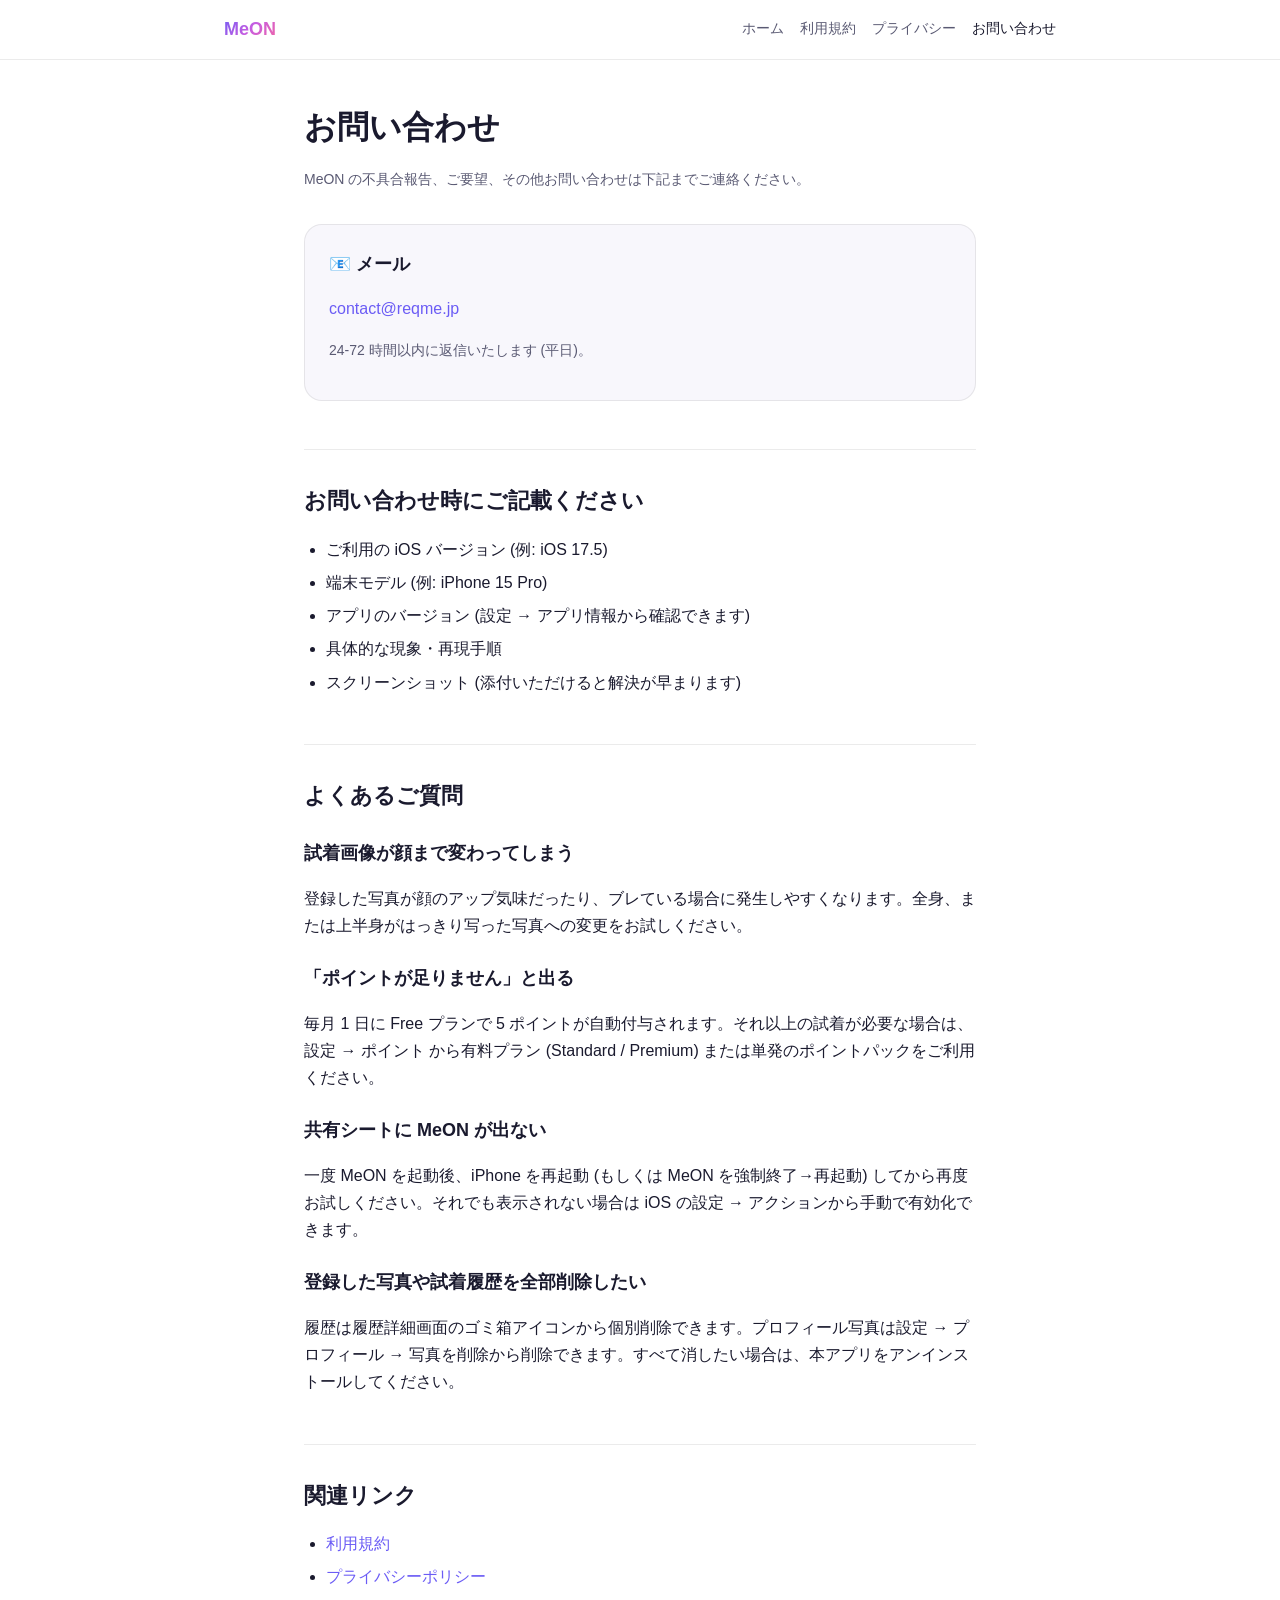
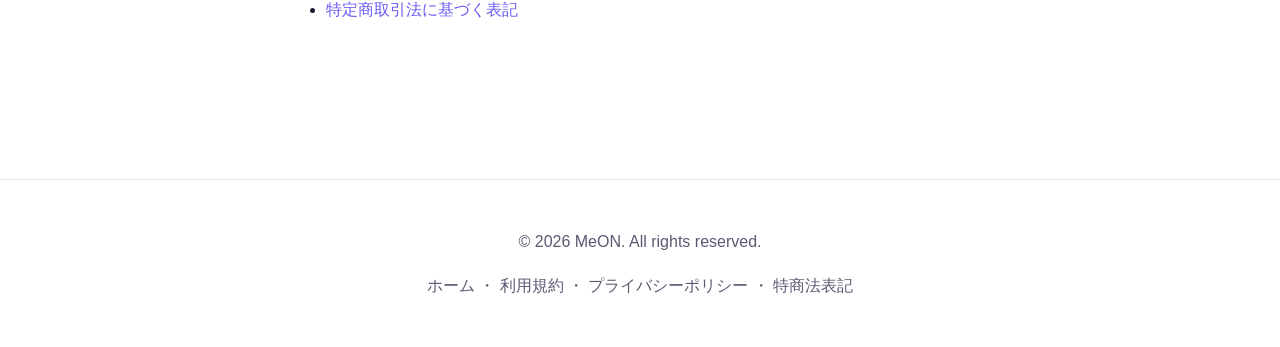
==== contact.html @ 0ccab283 "Initial commit: MeON support site Static pages for the MeON iOS app: - Home - Terms of Service - Pri" ====
<!doctype html>
<html lang="ja">
<head>
  <meta charset="utf-8">
  <meta name="viewport" content="width=device-width, initial-scale=1">
  <title>お問い合わせ — MeON</title>
  <link rel="stylesheet" href="assets/style.css">
</head>
<body>
  <nav class="nav">
    <div class="nav__inner">
      <a href="./" class="nav__brand">MeON</a>
      <div class="nav__links">
        <a href="./">ホーム</a>
        <a href="terms.html">利用規約</a>
        <a href="privacy.html">プライバシー</a>
        <a href="contact.html" class="active">お問い合わせ</a>
      </div>
    </div>
  </nav>

  <main class="container">
    <h1>お問い合わせ</h1>
    <p class="meta">MeON の不具合報告、ご要望、その他お問い合わせは下記までご連絡ください。</p>

    <div class="contact-card">
      <h3>📧 メール</h3>
      <p>
        <a href="mailto:contact@reqme.jp?subject=%5BMeON%5D%20お問い合わせ">contact@reqme.jp</a>
      </p>
      <p style="color: var(--text-secondary); font-size: 14px;">
        24-72 時間以内に返信いたします (平日)。
      </p>
    </div>

    <h2 class="section-title">お問い合わせ時にご記載ください</h2>
    <ul>
      <li>ご利用の iOS バージョン (例: iOS 17.5)</li>
      <li>端末モデル (例: iPhone 15 Pro)</li>
      <li>アプリのバージョン (設定 → アプリ情報から確認できます)</li>
      <li>具体的な現象・再現手順</li>
      <li>スクリーンショット (添付いただけると解決が早まります)</li>
    </ul>

    <h2 class="section-title">よくあるご質問</h2>

    <h3>試着画像が顔まで変わってしまう</h3>
    <p>登録した写真が顔のアップ気味だったり、ブレている場合に発生しやすくなります。全身、または上半身がはっきり写った写真への変更をお試しください。</p>

    <h3>「ポイントが足りません」と出る</h3>
    <p>毎月 1 日に Free プランで 5 ポイントが自動付与されます。それ以上の試着が必要な場合は、設定 → ポイント から有料プラン (Standard / Premium) または単発のポイントパックをご利用ください。</p>

    <h3>共有シートに MeON が出ない</h3>
    <p>一度 MeON を起動後、iPhone を再起動 (もしくは MeON を強制終了→再起動) してから再度お試しください。それでも表示されない場合は iOS の設定 → アクションから手動で有効化できます。</p>

    <h3>登録した写真や試着履歴を全部削除したい</h3>
    <p>履歴は履歴詳細画面のゴミ箱アイコンから個別削除できます。プロフィール写真は設定 → プロフィール → 写真を削除から削除できます。すべて消したい場合は、本アプリをアンインストールしてください。</p>

    <h2 class="section-title">関連リンク</h2>
    <ul>
      <li><a href="terms.html">利用規約</a></li>
      <li><a href="privacy.html">プライバシーポリシー</a></li>
      <li><a href="tokushoho.html">特定商取引法に基づく表記</a></li>
    </ul>
  </main>

  <footer>
    <p>© <span id="year"></span> MeON. All rights reserved.</p>
    <p>
      <a href="./">ホーム</a> ・
      <a href="terms.html">利用規約</a> ・
      <a href="privacy.html">プライバシーポリシー</a> ・
      <a href="tokushoho.html">特商法表記</a>
    </p>
  </footer>

  <script>document.getElementById('year').textContent = new Date().getFullYear();</script>
</body>
</html>
---- assets/style.css ----
:root {
  --brand-indigo: #6b5cf5;
  --brand-violet: #c75de0;
  --brand-pink: #f5669e;
  --brand-grad: linear-gradient(135deg, #6b5cf5 0%, #c75de0 50%, #f5669e 100%);
  --brand-grad-subtle: linear-gradient(135deg, rgba(107, 92, 245, 0.08), rgba(245, 102, 158, 0.06));
  --bg: #ffffff;
  --bg-soft: #f8f7fc;
  --text: #1a1a2e;
  --text-secondary: #5a5a73;
  --border: rgba(0, 0, 0, 0.08);
}

@media (prefers-color-scheme: dark) {
  :root {
    --bg: #0f0f1a;
    --bg-soft: #1a1a2e;
    --text: #f0f0f5;
    --text-secondary: #a0a0b8;
    --border: rgba(255, 255, 255, 0.1);
  }
}

* { box-sizing: border-box; }

html, body {
  margin: 0;
  padding: 0;
  background: var(--bg);
  color: var(--text);
  font-family: -apple-system, BlinkMacSystemFont, "Segoe UI", "Hiragino Sans", "Noto Sans JP", sans-serif;
  line-height: 1.7;
  -webkit-font-smoothing: antialiased;
}

a { color: var(--brand-indigo); text-decoration: none; }
a:hover { text-decoration: underline; }

.nav {
  position: sticky;
  top: 0;
  background: rgba(255, 255, 255, 0.85);
  backdrop-filter: saturate(180%) blur(20px);
  -webkit-backdrop-filter: saturate(180%) blur(20px);
  border-bottom: 1px solid var(--border);
  z-index: 100;
}
@media (prefers-color-scheme: dark) {
  .nav { background: rgba(15, 15, 26, 0.85); }
}
.nav__inner {
  max-width: 880px;
  margin: 0 auto;
  padding: 14px 24px;
  display: flex;
  align-items: center;
  justify-content: space-between;
  gap: 16px;
}
.nav__brand {
  font-weight: 700;
  font-size: 18px;
  background: var(--brand-grad);
  -webkit-background-clip: text;
  -webkit-text-fill-color: transparent;
  background-clip: text;
}
.nav__links { display: flex; gap: 16px; flex-wrap: wrap; }
.nav__links a {
  color: var(--text-secondary);
  font-size: 14px;
  font-weight: 500;
}
.nav__links a.active {
  color: var(--text);
}

.container {
  max-width: 720px;
  margin: 0 auto;
  padding: 40px 24px 80px;
}

.hero {
  text-align: center;
  padding: 60px 0 40px;
}
.hero h1 {
  font-size: clamp(36px, 8vw, 56px);
  font-weight: 800;
  margin: 0 0 16px;
  background: var(--brand-grad);
  -webkit-background-clip: text;
  -webkit-text-fill-color: transparent;
  background-clip: text;
  line-height: 1.1;
}
.hero p {
  font-size: 18px;
  color: var(--text-secondary);
  max-width: 540px;
  margin: 0 auto;
}

h1 {
  font-size: 32px;
  font-weight: 800;
  margin: 0 0 8px;
}
h2 {
  font-size: 22px;
  font-weight: 700;
  margin: 32px 0 12px;
}
h3 {
  font-size: 18px;
  font-weight: 600;
  margin: 24px 0 8px;
}

.meta {
  color: var(--text-secondary);
  font-size: 14px;
  margin-bottom: 32px;
}

p, li { font-size: 16px; }

.cards {
  display: grid;
  grid-template-columns: repeat(auto-fit, minmax(220px, 1fr));
  gap: 16px;
  margin: 40px 0;
}
.card {
  padding: 24px;
  background: var(--bg-soft);
  border: 1px solid var(--border);
  border-radius: 18px;
}
.card h3 { margin-top: 0; }
.card p {
  color: var(--text-secondary);
  font-size: 15px;
  margin: 0;
}

.cta {
  display: inline-block;
  padding: 14px 28px;
  background: var(--brand-grad);
  color: white !important;
  font-weight: 600;
  border-radius: 14px;
  text-decoration: none !important;
  box-shadow: 0 10px 24px rgba(107, 92, 245, 0.25);
  transition: transform 0.2s;
}
.cta:hover { transform: translateY(-1px); }

.section-title {
  margin-top: 48px;
  border-top: 1px solid var(--border);
  padding-top: 32px;
}

.callout {
  background: var(--brand-grad-subtle);
  border: 1px solid var(--border);
  border-radius: 14px;
  padding: 18px 20px;
  margin: 20px 0;
}
.callout strong { color: var(--text); }

ul, ol { padding-left: 22px; }
li + li { margin-top: 6px; }

.contact-card {
  background: var(--bg-soft);
  border: 1px solid var(--border);
  border-radius: 18px;
  padding: 24px;
  margin: 24px 0;
}
.contact-card h3 {
  margin-top: 0;
}

table.tokushoho {
  width: 100%;
  border-collapse: collapse;
  font-size: 15px;
  background: var(--bg-soft);
  border: 1px solid var(--border);
  border-radius: 14px;
  overflow: hidden;
  margin-top: 24px;
}
table.tokushoho th,
table.tokushoho td {
  padding: 16px 18px;
  text-align: left;
  vertical-align: top;
  border-bottom: 1px solid var(--border);
}
table.tokushoho th {
  font-weight: 600;
  width: 180px;
  white-space: nowrap;
  color: var(--text);
}
table.tokushoho td {
  color: var(--text-secondary);
}
table.tokushoho tr:last-child th,
table.tokushoho tr:last-child td {
  border-bottom: none;
}
@media (max-width: 520px) {
  table.tokushoho th,
  table.tokushoho td {
    display: block;
    width: 100%;
    padding: 10px 16px;
  }
  table.tokushoho th {
    padding-top: 14px;
    padding-bottom: 2px;
    border-bottom: none;
  }
  table.tokushoho td {
    padding-bottom: 14px;
  }
}

footer {
  border-top: 1px solid var(--border);
  margin-top: 60px;
  padding: 32px 0;
  text-align: center;
  color: var(--text-secondary);
  font-size: 14px;
}
footer a { color: var(--text-secondary); }
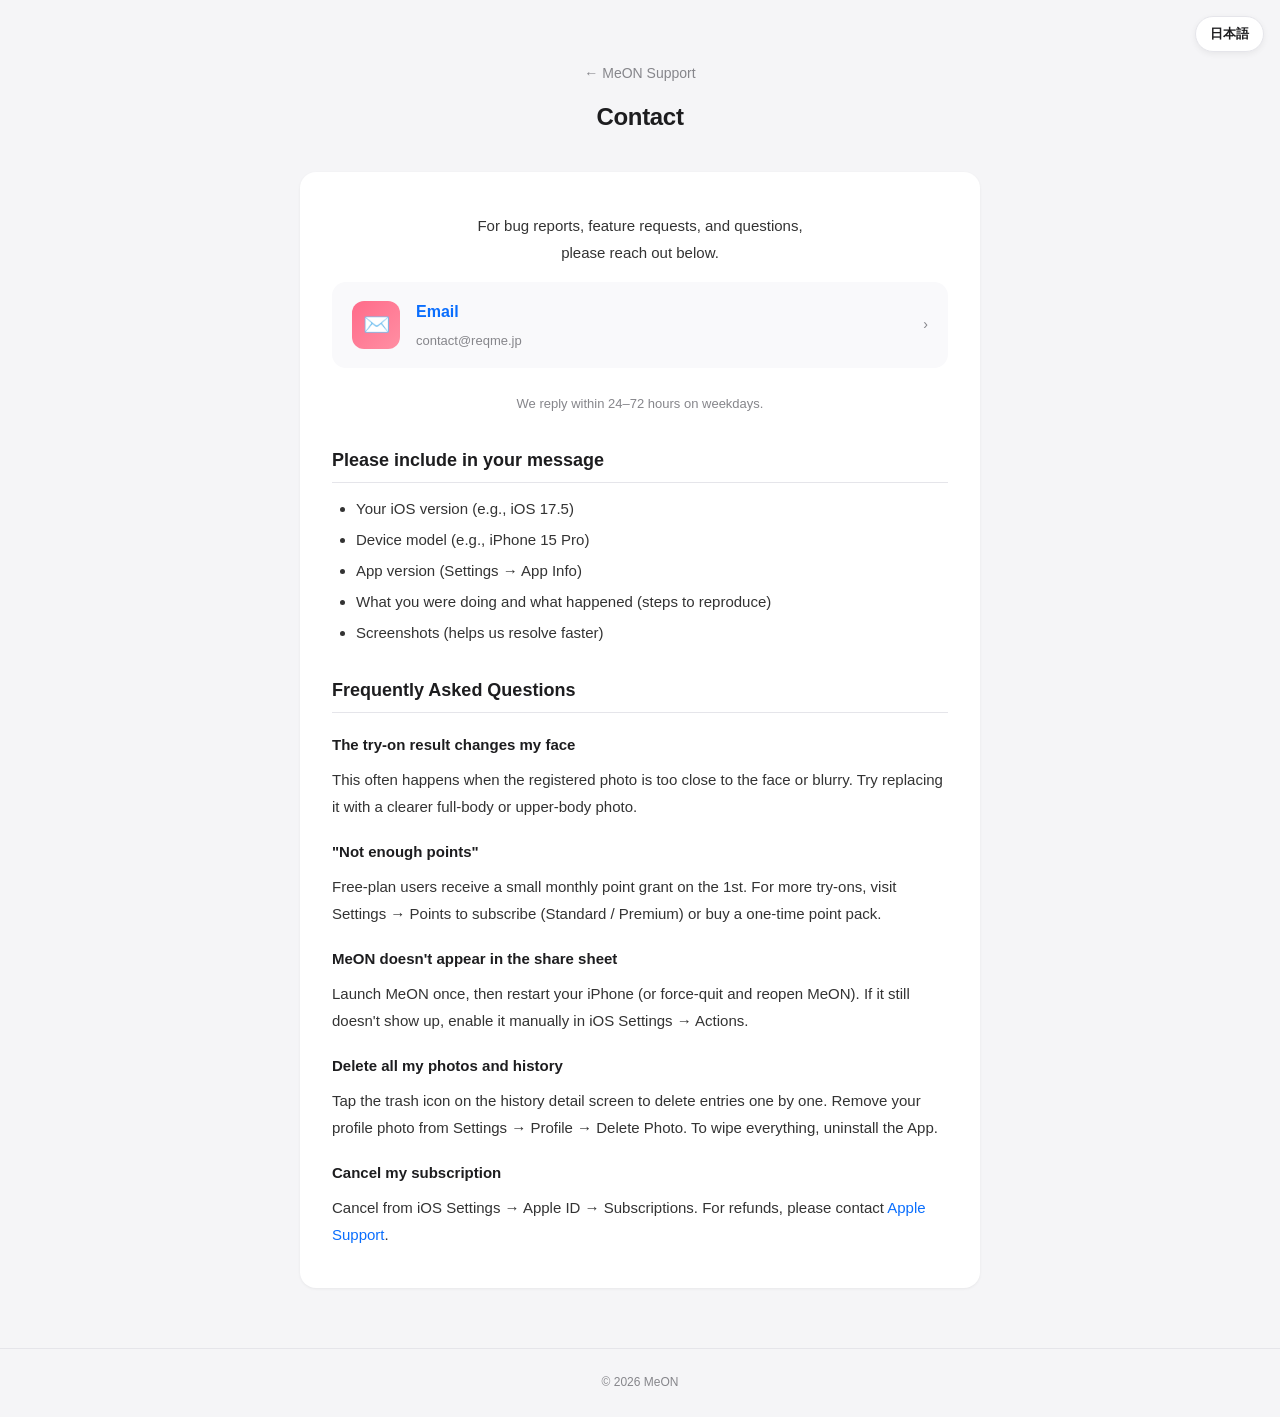
==== commit bab47510: "Redesign in Pulse Kakeibo style and add bilingual JP/EN support - Rework index/terms/privacy/contact" ====
--- a/contact.html
+++ b/contact.html
@@ -1,79 +1,127 @@
-<!doctype html>
+<!DOCTYPE html>
 <html lang="ja">
 <head>
-  <meta charset="utf-8">
-  <meta name="viewport" content="width=device-width, initial-scale=1">
-  <title>お問い合わせ — MeON</title>
-  <link rel="stylesheet" href="assets/style.css">
+    <meta charset="UTF-8">
+    <meta name="viewport" content="width=device-width, initial-scale=1.0">
+    <meta name="robots" content="noindex">
+    <meta name="title-ja" content="お問い合わせ - MeON">
+    <meta name="title-en" content="Contact - MeON">
+    <link rel="icon" type="image/svg+xml" href="favicon.svg">
+    <link rel="icon" type="image/png" sizes="32x32" href="favicon-32.png">
+    <link rel="apple-touch-icon" sizes="180x180" href="apple-touch-icon.png">
+    <title>お問い合わせ - MeON</title>
+    <link rel="stylesheet" href="assets/style.css">
 </head>
-<body>
-  <nav class="nav">
-    <div class="nav__inner">
-      <a href="./" class="nav__brand">MeON</a>
-      <div class="nav__links">
-        <a href="./">ホーム</a>
-        <a href="terms.html">利用規約</a>
-        <a href="privacy.html">プライバシー</a>
-        <a href="contact.html" class="active">お問い合わせ</a>
-      </div>
-    </div>
-  </nav>
+<body data-lang="ja">
+    <button class="lang-switch" type="button" aria-label="Switch language">EN</button>
 
-  <main class="container">
-    <h1>お問い合わせ</h1>
-    <p class="meta">MeON の不具合報告、ご要望、その他お問い合わせは下記までご連絡ください。</p>
-
-    <div class="contact-card">
-      <h3>📧 メール</h3>
-      <p>
-        <a href="mailto:contact@reqme.jp?subject=%5BMeON%5D%20お問い合わせ">contact@reqme.jp</a>
-      </p>
-      <p style="color: var(--text-secondary); font-size: 14px;">
-        24-72 時間以内に返信いたします (平日)。
-      </p>
+    <div class="page-header">
+        <a href="./" class="back" data-lang-block="ja">← MeON サポート</a>
+        <a href="./" class="back" data-lang-block="en">← MeON Support</a>
+        <h1 data-lang-block="ja">お問い合わせ</h1>
+        <h1 data-lang-block="en">Contact</h1>
     </div>
 
-    <h2 class="section-title">お問い合わせ時にご記載ください</h2>
-    <ul>
-      <li>ご利用の iOS バージョン (例: iOS 17.5)</li>
-      <li>端末モデル (例: iPhone 15 Pro)</li>
-      <li>アプリのバージョン (設定 → アプリ情報から確認できます)</li>
-      <li>具体的な現象・再現手順</li>
-      <li>スクリーンショット (添付いただけると解決が早まります)</li>
-    </ul>
+    <!-- ===== Japanese ===== -->
+    <div class="content" data-lang-block="ja">
+        <p style="text-align:center; color:#333;">
+            MeON の不具合報告・ご要望・ご質問は<br>下記よりお気軽にご連絡ください。
+        </p>
 
-    <h2 class="section-title">よくあるご質問</h2>
+        <div class="contact-methods">
+            <a href="mailto:contact@reqme.jp?subject=%5BMeON%5D%20お問い合わせ" class="contact-card">
+                <div class="ico">✉️</div>
+                <div class="info">
+                    <div class="title">メール</div>
+                    <div class="desc">contact@reqme.jp</div>
+                </div>
+                <div class="arr">›</div>
+            </a>
+        </div>
 
-    <h3>試着画像が顔まで変わってしまう</h3>
-    <p>登録した写真が顔のアップ気味だったり、ブレている場合に発生しやすくなります。全身、または上半身がはっきり写った写真への変更をお試しください。</p>
+        <p style="font-size: 13px; color: #86868b; text-align: center;">
+            平日 24〜72 時間以内に返信いたします。
+        </p>
 
-    <h3>「ポイントが足りません」と出る</h3>
-    <p>毎月 1 日に Free プランで 5 ポイントが自動付与されます。それ以上の試着が必要な場合は、設定 → ポイント から有料プラン (Standard / Premium) または単発のポイントパックをご利用ください。</p>
+        <h2>お問い合わせ時にご記載ください</h2>
+        <ul>
+            <li>ご利用の iOS バージョン（例: iOS 17.5）</li>
+            <li>端末モデル（例: iPhone 15 Pro）</li>
+            <li>アプリのバージョン（設定 → アプリ情報から確認できます）</li>
+            <li>具体的な現象・再現手順</li>
+            <li>スクリーンショット（添付いただけると解決が早まります）</li>
+        </ul>
 
-    <h3>共有シートに MeON が出ない</h3>
-    <p>一度 MeON を起動後、iPhone を再起動 (もしくは MeON を強制終了→再起動) してから再度お試しください。それでも表示されない場合は iOS の設定 → アクションから手動で有効化できます。</p>
+        <h2>よくあるご質問</h2>
 
-    <h3>登録した写真や試着履歴を全部削除したい</h3>
-    <p>履歴は履歴詳細画面のゴミ箱アイコンから個別削除できます。プロフィール写真は設定 → プロフィール → 写真を削除から削除できます。すべて消したい場合は、本アプリをアンインストールしてください。</p>
+        <h3>試着画像が顔まで変わってしまう</h3>
+        <p>登録した写真が顔のアップ気味だったり、ブレている場合に発生しやすくなります。全身、または上半身がはっきり写った写真への変更をお試しください。</p>
 
-    <h2 class="section-title">関連リンク</h2>
-    <ul>
-      <li><a href="terms.html">利用規約</a></li>
-      <li><a href="privacy.html">プライバシーポリシー</a></li>
-      <li><a href="tokushoho.html">特定商取引法に基づく表記</a></li>
-    </ul>
-  </main>
+        <h3>「ポイントが足りません」と出る</h3>
+        <p>毎月 1 日に Free プランで一定のポイントが自動付与されます。それ以上の試着が必要な場合は、設定 → ポイント から有料プラン（Standard / Premium）または単発のポイントパックをご利用ください。</p>
 
-  <footer>
-    <p>© <span id="year"></span> MeON. All rights reserved.</p>
-    <p>
-      <a href="./">ホーム</a> ・
-      <a href="terms.html">利用規約</a> ・
-      <a href="privacy.html">プライバシーポリシー</a> ・
-      <a href="tokushoho.html">特商法表記</a>
-    </p>
-  </footer>
+        <h3>共有シートに MeON が出ない</h3>
+        <p>一度 MeON を起動後、iPhone を再起動（もしくは MeON を強制終了→再起動）してから再度お試しください。それでも表示されない場合は iOS の設定 → アクションから手動で有効化できます。</p>
 
-  <script>document.getElementById('year').textContent = new Date().getFullYear();</script>
+        <h3>登録した写真や試着履歴を全部削除したい</h3>
+        <p>履歴は履歴詳細画面のゴミ箱アイコンから個別削除できます。プロフィール写真は設定 → プロフィール → 写真を削除から削除できます。すべて消したい場合は、本アプリをアンインストールしてください。</p>
+
+        <h3>サブスクリプションを解約したい</h3>
+        <p>iOS の「設定」→ Apple ID → サブスクリプション から解約できます。返金については <a href="https://support.apple.com/ja-jp" target="_blank" rel="noopener">Apple サポート</a> にお問い合わせください。</p>
+    </div>
+
+    <!-- ===== English ===== -->
+    <div class="content" data-lang-block="en">
+        <p style="text-align:center; color:#333;">
+            For bug reports, feature requests, and questions,<br>please reach out below.
+        </p>
+
+        <div class="contact-methods">
+            <a href="mailto:contact@reqme.jp?subject=%5BMeON%5D%20Support" class="contact-card">
+                <div class="ico">✉️</div>
+                <div class="info">
+                    <div class="title">Email</div>
+                    <div class="desc">contact@reqme.jp</div>
+                </div>
+                <div class="arr">›</div>
+            </a>
+        </div>
+
+        <p style="font-size: 13px; color: #86868b; text-align: center;">
+            We reply within 24–72 hours on weekdays.
+        </p>
+
+        <h2>Please include in your message</h2>
+        <ul>
+            <li>Your iOS version (e.g., iOS 17.5)</li>
+            <li>Device model (e.g., iPhone 15 Pro)</li>
+            <li>App version (Settings → App Info)</li>
+            <li>What you were doing and what happened (steps to reproduce)</li>
+            <li>Screenshots (helps us resolve faster)</li>
+        </ul>
+
+        <h2>Frequently Asked Questions</h2>
+
+        <h3>The try-on result changes my face</h3>
+        <p>This often happens when the registered photo is too close to the face or blurry. Try replacing it with a clearer full-body or upper-body photo.</p>
+
+        <h3>"Not enough points"</h3>
+        <p>Free-plan users receive a small monthly point grant on the 1st. For more try-ons, visit Settings → Points to subscribe (Standard / Premium) or buy a one-time point pack.</p>
+
+        <h3>MeON doesn't appear in the share sheet</h3>
+        <p>Launch MeON once, then restart your iPhone (or force-quit and reopen MeON). If it still doesn't show up, enable it manually in iOS Settings → Actions.</p>
+
+        <h3>Delete all my photos and history</h3>
+        <p>Tap the trash icon on the history detail screen to delete entries one by one. Remove your profile photo from Settings → Profile → Delete Photo. To wipe everything, uninstall the App.</p>
+
+        <h3>Cancel my subscription</h3>
+        <p>Cancel from iOS Settings → Apple ID → Subscriptions. For refunds, please contact <a href="https://support.apple.com" target="_blank" rel="noopener">Apple Support</a>.</p>
+    </div>
+
+    <footer>
+        <p>&copy; <span id="year"></span> MeON</p>
+    </footer>
+
+    <script src="assets/lang.js"></script>
 </body>
 </html>
--- a/assets/style.css
+++ b/assets/style.css
@@ -1,245 +1,324 @@
-:root {
-  --brand-indigo: #6b5cf5;
-  --brand-violet: #c75de0;
-  --brand-pink: #f5669e;
-  --brand-grad: linear-gradient(135deg, #6b5cf5 0%, #c75de0 50%, #f5669e 100%);
-  --brand-grad-subtle: linear-gradient(135deg, rgba(107, 92, 245, 0.08), rgba(245, 102, 158, 0.06));
-  --bg: #ffffff;
-  --bg-soft: #f8f7fc;
-  --text: #1a1a2e;
-  --text-secondary: #5a5a73;
-  --border: rgba(0, 0, 0, 0.08);
-}
-
-@media (prefers-color-scheme: dark) {
-  :root {
-    --bg: #0f0f1a;
-    --bg-soft: #1a1a2e;
-    --text: #f0f0f5;
-    --text-secondary: #a0a0b8;
-    --border: rgba(255, 255, 255, 0.1);
-  }
-}
-
-* { box-sizing: border-box; }
-
-html, body {
-  margin: 0;
-  padding: 0;
-  background: var(--bg);
-  color: var(--text);
-  font-family: -apple-system, BlinkMacSystemFont, "Segoe UI", "Hiragino Sans", "Noto Sans JP", sans-serif;
-  line-height: 1.7;
-  -webkit-font-smoothing: antialiased;
-}
-
-a { color: var(--brand-indigo); text-decoration: none; }
-a:hover { text-decoration: underline; }
-
-.nav {
-  position: sticky;
-  top: 0;
-  background: rgba(255, 255, 255, 0.85);
-  backdrop-filter: saturate(180%) blur(20px);
-  -webkit-backdrop-filter: saturate(180%) blur(20px);
-  border-bottom: 1px solid var(--border);
-  z-index: 100;
-}
-@media (prefers-color-scheme: dark) {
-  .nav { background: rgba(15, 15, 26, 0.85); }
-}
-.nav__inner {
-  max-width: 880px;
-  margin: 0 auto;
-  padding: 14px 24px;
-  display: flex;
-  align-items: center;
-  justify-content: space-between;
-  gap: 16px;
-}
-.nav__brand {
-  font-weight: 700;
-  font-size: 18px;
-  background: var(--brand-grad);
-  -webkit-background-clip: text;
-  -webkit-text-fill-color: transparent;
-  background-clip: text;
-}
-.nav__links { display: flex; gap: 16px; flex-wrap: wrap; }
-.nav__links a {
-  color: var(--text-secondary);
-  font-size: 14px;
-  font-weight: 500;
-}
-.nav__links a.active {
-  color: var(--text);
-}
-
-.container {
-  max-width: 720px;
-  margin: 0 auto;
-  padding: 40px 24px 80px;
-}
-
+/* MeON support site — shared styles
+   Pulse Kakeibo style: clean white cards, soft shadows, Apple typography. */
+
+* { margin: 0; padding: 0; box-sizing: border-box; }
+
+body {
+    font-family: -apple-system, BlinkMacSystemFont, 'Hiragino Sans',
+                 'Hiragino Kaku Gothic ProN', 'Segoe UI', sans-serif;
+    background: #f5f5f7;
+    color: #1d1d1f;
+    line-height: 1.6;
+    -webkit-font-smoothing: antialiased;
+}
+
+/* ---- Language switcher (top-right floating button) ---- */
+.lang-switch {
+    position: fixed;
+    top: 16px;
+    right: 16px;
+    z-index: 50;
+    background: #fff;
+    border: 1px solid #e5e5ea;
+    border-radius: 999px;
+    padding: 8px 14px;
+    font-size: 13px;
+    font-weight: 600;
+    color: #1d1d1f;
+    cursor: pointer;
+    box-shadow: 0 2px 6px rgba(0,0,0,0.06);
+    transition: background 0.2s ease, transform 0.2s ease;
+    font-family: inherit;
+}
+.lang-switch:hover {
+    background: #f5f5f7;
+    transform: translateY(-1px);
+}
+
+/* Hide non-active language content */
+body[data-lang="ja"] [data-lang-block="en"] { display: none !important; }
+body[data-lang="en"] [data-lang-block="ja"] { display: none !important; }
+
+/* ---- Header (home page) ---- */
+.header {
+    text-align: center;
+    padding: 60px 20px 20px;
+}
+.header h1 {
+    font-size: 28px;
+    font-weight: 700;
+    letter-spacing: -0.5px;
+}
+.header p {
+    font-size: 15px;
+    color: #86868b;
+    margin-top: 6px;
+}
+
+/* ---- Page header (sub pages) ---- */
+.page-header {
+    text-align: center;
+    padding: 60px 20px 12px;
+}
+.page-header .back {
+    text-decoration: none;
+    color: #86868b;
+    font-size: 14px;
+    transition: color 0.2s;
+}
+.page-header .back:hover { color: #1d1d1f; }
+.page-header h1 {
+    font-size: 24px;
+    font-weight: 700;
+    margin-top: 12px;
+    letter-spacing: -0.3px;
+}
+.page-header .date {
+    font-size: 13px;
+    color: #86868b;
+    margin-top: 4px;
+}
+
+/* ---- Hero block (home) ---- */
 .hero {
-  text-align: center;
-  padding: 60px 0 40px;
-}
-.hero h1 {
-  font-size: clamp(36px, 8vw, 56px);
-  font-weight: 800;
-  margin: 0 0 16px;
-  background: var(--brand-grad);
-  -webkit-background-clip: text;
-  -webkit-text-fill-color: transparent;
-  background-clip: text;
-  line-height: 1.1;
+    text-align: center;
+    padding: 40px 20px 32px;
+}
+.hero-icon {
+    width: 100px;
+    height: 100px;
+    border-radius: 22px;
+    margin: 0 auto 20px;
+    box-shadow: 0 8px 24px rgba(0,0,0,0.12);
+    overflow: hidden;
+}
+.hero-icon img {
+    width: 100%;
+    height: 100%;
+    display: block;
+}
+.hero h2 {
+    font-size: 22px;
+    font-weight: 700;
+    letter-spacing: -0.3px;
+    margin-bottom: 8px;
 }
 .hero p {
-  font-size: 18px;
-  color: var(--text-secondary);
-  max-width: 540px;
-  margin: 0 auto;
-}
-
-h1 {
-  font-size: 32px;
-  font-weight: 800;
-  margin: 0 0 8px;
-}
-h2 {
-  font-size: 22px;
-  font-weight: 700;
-  margin: 32px 0 12px;
-}
-h3 {
-  font-size: 18px;
-  font-weight: 600;
-  margin: 24px 0 8px;
-}
-
-.meta {
-  color: var(--text-secondary);
-  font-size: 14px;
-  margin-bottom: 32px;
-}
-
-p, li { font-size: 16px; }
-
+    font-size: 15px;
+    color: #86868b;
+    max-width: 380px;
+    margin: 0 auto;
+}
+.store-buttons {
+    display: flex;
+    gap: 14px;
+    justify-content: center;
+    align-items: center;
+    margin-top: 22px;
+    flex-wrap: wrap;
+}
+.store-buttons a {
+    display: inline-block;
+    padding: 12px 22px;
+    border-radius: 999px;
+    background: #1d1d1f;
+    color: #fff;
+    text-decoration: none;
+    font-size: 14px;
+    font-weight: 600;
+    transition: opacity 0.2s;
+}
+.store-buttons a:hover { opacity: 0.85; }
+
+/* ---- Cards (home navigation list) ---- */
 .cards {
-  display: grid;
-  grid-template-columns: repeat(auto-fit, minmax(220px, 1fr));
-  gap: 16px;
-  margin: 40px 0;
+    max-width: 600px;
+    margin: 0 auto;
+    padding: 0 20px 60px;
+    display: flex;
+    flex-direction: column;
+    gap: 12px;
 }
 .card {
-  padding: 24px;
-  background: var(--bg-soft);
-  border: 1px solid var(--border);
-  border-radius: 18px;
-}
-.card h3 { margin-top: 0; }
-.card p {
-  color: var(--text-secondary);
-  font-size: 15px;
-  margin: 0;
-}
-
-.cta {
-  display: inline-block;
-  padding: 14px 28px;
-  background: var(--brand-grad);
-  color: white !important;
-  font-weight: 600;
-  border-radius: 14px;
-  text-decoration: none !important;
-  box-shadow: 0 10px 24px rgba(107, 92, 245, 0.25);
-  transition: transform 0.2s;
-}
-.cta:hover { transform: translateY(-1px); }
-
-.section-title {
-  margin-top: 48px;
-  border-top: 1px solid var(--border);
-  padding-top: 32px;
-}
-
+    background: #fff;
+    border-radius: 16px;
+    padding: 20px 24px;
+    text-decoration: none;
+    color: inherit;
+    display: flex;
+    align-items: center;
+    gap: 16px;
+    box-shadow: 0 1px 3px rgba(0,0,0,0.06);
+    transition: transform 0.2s ease, box-shadow 0.2s ease;
+}
+.card:hover {
+    transform: translateY(-2px);
+    box-shadow: 0 4px 12px rgba(0,0,0,0.1);
+}
+.card-icon {
+    width: 44px;
+    height: 44px;
+    border-radius: 12px;
+    display: flex;
+    align-items: center;
+    justify-content: center;
+    font-size: 20px;
+    flex-shrink: 0;
+}
+.card-icon.blue   { background: #e8f0fe; }
+.card-icon.green  { background: #e6f4ea; }
+.card-icon.purple { background: #f3e8fd; }
+.card-icon.pink   { background: #ffe8ef; }
+.card-icon.amber  { background: #fff3d6; }
+.card-body h3 {
+    font-size: 16px;
+    font-weight: 600;
+}
+.card-body p {
+    font-size: 13px;
+    color: #86868b;
+    margin-top: 2px;
+}
+.card-arrow {
+    margin-left: auto;
+    color: #c7c7cc;
+    font-size: 18px;
+    flex-shrink: 0;
+}
+
+/* ---- Document content card (sub pages) ---- */
+.content {
+    max-width: 680px;
+    margin: 24px auto 60px;
+    padding: 32px;
+    background: #fff;
+    border-radius: 16px;
+    box-shadow: 0 1px 3px rgba(0,0,0,0.06);
+    line-height: 1.8;
+}
+@media (max-width: 720px) {
+    .content { margin-left: 16px; margin-right: 16px; padding: 24px; }
+}
+.content h2 {
+    font-size: 18px;
+    font-weight: 600;
+    margin: 28px 0 12px;
+    padding-bottom: 6px;
+    border-bottom: 1px solid #e5e5ea;
+}
+.content h2:first-child { margin-top: 0; }
+.content h3 {
+    font-size: 15px;
+    font-weight: 600;
+    margin: 18px 0 6px;
+}
+.content p { margin: 8px 0; font-size: 15px; color: #333; }
+.content ol,
+.content ul {
+    margin: 8px 0 8px 24px;
+    font-size: 15px;
+    color: #333;
+}
+.content li { margin: 4px 0; }
+.content a { color: #0a6efd; text-decoration: none; }
+.content a:hover { text-decoration: underline; }
+.content strong { color: #1d1d1f; }
+
+/* Highlight box (privacy summary etc.) */
 .callout {
-  background: var(--brand-grad-subtle);
-  border: 1px solid var(--border);
-  border-radius: 14px;
-  padding: 18px 20px;
-  margin: 20px 0;
-}
-.callout strong { color: var(--text); }
-
-ul, ol { padding-left: 22px; }
-li + li { margin-top: 6px; }
-
+    background: #f1f7ff;
+    border-left: 3px solid #0a6efd;
+    padding: 14px 16px;
+    border-radius: 8px;
+    margin: 16px 0;
+}
+.callout strong { display: block; margin-bottom: 6px; }
+.callout ul { margin: 6px 0 0 20px; }
+
+/* Tokushoho table */
+.spec-table {
+    width: 100%;
+    border-collapse: collapse;
+    font-size: 14px;
+    margin-top: 16px;
+}
+.spec-table th,
+.spec-table td {
+    text-align: left;
+    vertical-align: top;
+    padding: 12px 10px;
+    border-bottom: 1px solid #e5e5ea;
+}
+.spec-table th {
+    width: 32%;
+    color: #555;
+    font-weight: 600;
+    background: #fafafa;
+}
+
+/* ---- Contact-specific styles ---- */
+.contact-methods {
+    display: flex;
+    flex-direction: column;
+    gap: 14px;
+    padding: 8px 0 16px;
+}
 .contact-card {
-  background: var(--bg-soft);
-  border: 1px solid var(--border);
-  border-radius: 18px;
-  padding: 24px;
-  margin: 24px 0;
-}
-.contact-card h3 {
-  margin-top: 0;
-}
-
-table.tokushoho {
-  width: 100%;
-  border-collapse: collapse;
-  font-size: 15px;
-  background: var(--bg-soft);
-  border: 1px solid var(--border);
-  border-radius: 14px;
-  overflow: hidden;
-  margin-top: 24px;
-}
-table.tokushoho th,
-table.tokushoho td {
-  padding: 16px 18px;
-  text-align: left;
-  vertical-align: top;
-  border-bottom: 1px solid var(--border);
-}
-table.tokushoho th {
-  font-weight: 600;
-  width: 180px;
-  white-space: nowrap;
-  color: var(--text);
-}
-table.tokushoho td {
-  color: var(--text-secondary);
-}
-table.tokushoho tr:last-child th,
-table.tokushoho tr:last-child td {
-  border-bottom: none;
-}
-@media (max-width: 520px) {
-  table.tokushoho th,
-  table.tokushoho td {
-    display: block;
-    width: 100%;
-    padding: 10px 16px;
-  }
-  table.tokushoho th {
-    padding-top: 14px;
-    padding-bottom: 2px;
-    border-bottom: none;
-  }
-  table.tokushoho td {
-    padding-bottom: 14px;
-  }
-}
-
+    display: flex;
+    align-items: center;
+    gap: 16px;
+    padding: 16px 20px;
+    background: #f9f9fb;
+    border-radius: 14px;
+    text-decoration: none;
+    color: #1d1d1f;
+    transition: transform 0.2s ease, box-shadow 0.2s ease;
+}
+.contact-card:hover {
+    transform: translateY(-1px);
+    box-shadow: 0 4px 12px rgba(0,0,0,0.08);
+}
+.contact-card .ico {
+    width: 48px;
+    height: 48px;
+    border-radius: 12px;
+    display: flex;
+    align-items: center;
+    justify-content: center;
+    font-size: 22px;
+    background: linear-gradient(135deg, #ff6b8a, #ff8fa3);
+    color: #fff;
+    flex-shrink: 0;
+}
+.contact-card .ico.x  { background: #000; }
+.contact-card .ico.ig { background: linear-gradient(135deg, #833ab4, #fd1d1d, #fcb045); }
+.contact-card .info { flex: 1; }
+.contact-card .info .title {
+    font-size: 16px;
+    font-weight: 600;
+}
+.contact-card .info .desc {
+    font-size: 13px;
+    color: #86868b;
+    margin-top: 2px;
+}
+.contact-card .arr {
+    font-size: 14px;
+    color: #86868b;
+}
+
+/* ---- Footer ---- */
 footer {
-  border-top: 1px solid var(--border);
-  margin-top: 60px;
-  padding: 32px 0;
-  text-align: center;
-  color: var(--text-secondary);
-  font-size: 14px;
-}
-footer a { color: var(--text-secondary); }
+    text-align: center;
+    padding: 24px 20px;
+    font-size: 12px;
+    color: #86868b;
+    border-top: 1px solid #e5e5ea;
+    background: #f5f5f7;
+}
+footer a {
+    color: #86868b;
+    text-decoration: none;
+    margin: 0 4px;
+}
+footer a:hover { color: #1d1d1f; }
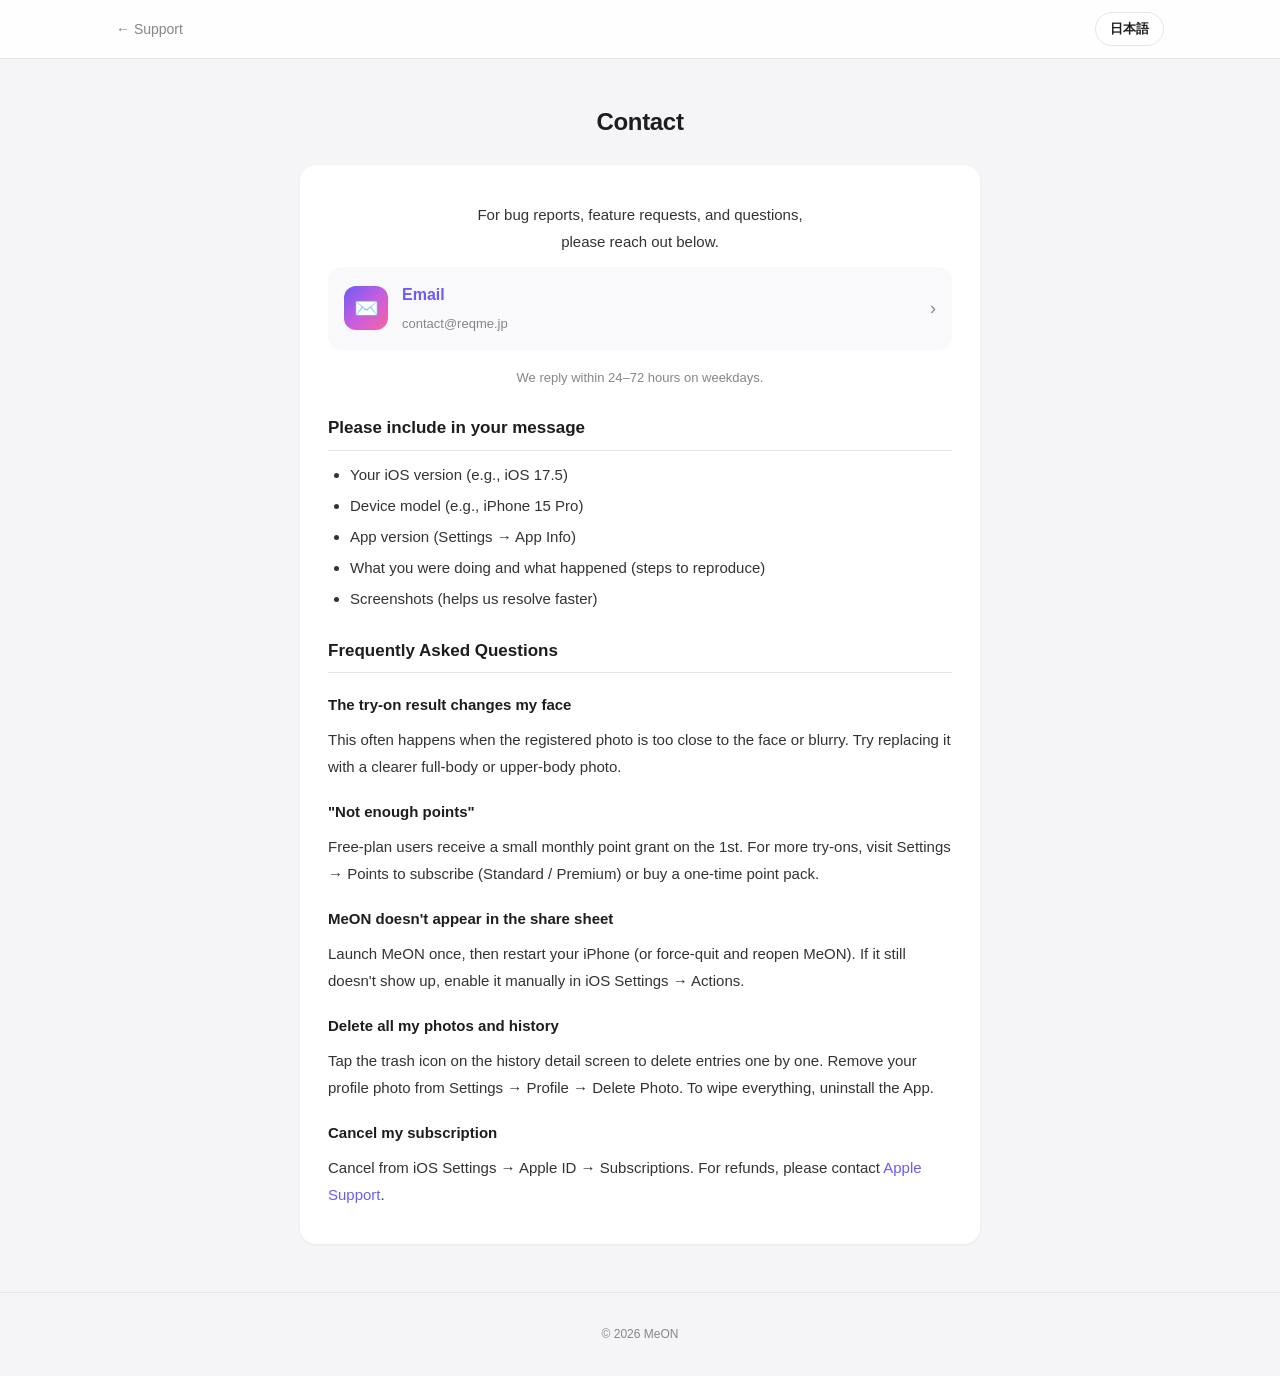
==== commit 9dbba156: "Mobile redesign: gradient hero, sticky topbar, responsive breakpoints - Replace floating lang switch" ====
--- a/contact.html
+++ b/contact.html
@@ -2,10 +2,11 @@
 <html lang="ja">
 <head>
     <meta charset="UTF-8">
-    <meta name="viewport" content="width=device-width, initial-scale=1.0">
+    <meta name="viewport" content="width=device-width, initial-scale=1.0, viewport-fit=cover">
     <meta name="robots" content="noindex">
     <meta name="title-ja" content="お問い合わせ - MeON">
     <meta name="title-en" content="Contact - MeON">
+    <meta name="theme-color" content="#ffffff">
     <link rel="icon" type="image/svg+xml" href="favicon.svg">
     <link rel="icon" type="image/png" sizes="32x32" href="favicon-32.png">
     <link rel="apple-touch-icon" sizes="180x180" href="apple-touch-icon.png">
@@ -13,11 +14,15 @@
     <link rel="stylesheet" href="assets/style.css">
 </head>
 <body data-lang="ja">
-    <button class="lang-switch" type="button" aria-label="Switch language">EN</button>
+    <header class="topbar">
+        <div class="topbar__inner">
+            <a class="topbar__back" href="./" data-lang-block="ja">← サポート</a>
+            <a class="topbar__back" href="./" data-lang-block="en">← Support</a>
+            <button class="lang-switch" type="button" aria-label="Switch language">EN</button>
+        </div>
+    </header>
 
     <div class="page-header">
-        <a href="./" class="back" data-lang-block="ja">← MeON サポート</a>
-        <a href="./" class="back" data-lang-block="en">← MeON Support</a>
         <h1 data-lang-block="ja">お問い合わせ</h1>
         <h1 data-lang-block="en">Contact</h1>
     </div>
--- a/assets/style.css
+++ b/assets/style.css
@@ -1,124 +1,149 @@
-/* MeON support site — shared styles
-   Pulse Kakeibo style: clean white cards, soft shadows, Apple typography. */
+/* MeON support site — bilingual + mobile-first redesign
+   Layout: clean cards (Pulse-inspired) with MeON's lavender/pink brand gradient hero. */
+
+:root {
+    --bg: #f5f5f7;
+    --surface: #ffffff;
+    --text: #1d1d1f;
+    --text-secondary: #6e6e73;
+    --text-tertiary: #86868b;
+    --border: #e5e5ea;
+    --link: #6b5cf5;
+    --brand-indigo: #6b5cf5;
+    --brand-violet: #c75de0;
+    --brand-pink: #f5669e;
+    --brand-grad: linear-gradient(135deg, #b8a8ff 0%, #e4b8f0 50%, #ffd1de 100%);
+    --brand-grad-strong: linear-gradient(135deg, #6b5cf5 0%, #c75de0 50%, #f5669e 100%);
+    --shadow-sm: 0 1px 3px rgba(0,0,0,0.06);
+    --shadow-md: 0 4px 12px rgba(0,0,0,0.08);
+    --shadow-lg: 0 8px 24px rgba(107,92,245,0.18);
+    --radius-card: 16px;
+}
 
 * { margin: 0; padding: 0; box-sizing: border-box; }
+
+html, body { overflow-x: hidden; }
 
 body {
     font-family: -apple-system, BlinkMacSystemFont, 'Hiragino Sans',
                  'Hiragino Kaku Gothic ProN', 'Segoe UI', sans-serif;
-    background: #f5f5f7;
-    color: #1d1d1f;
+    background: var(--bg);
+    color: var(--text);
     line-height: 1.6;
     -webkit-font-smoothing: antialiased;
-}
-
-/* ---- Language switcher (top-right floating button) ---- */
+    -webkit-text-size-adjust: 100%;
+}
+
+/* ===== Top navigation bar (sticky) ===== */
+.topbar {
+    position: sticky;
+    top: 0;
+    z-index: 100;
+    background: rgba(255, 255, 255, 0.86);
+    backdrop-filter: saturate(160%) blur(14px);
+    -webkit-backdrop-filter: saturate(160%) blur(14px);
+    border-bottom: 1px solid var(--border);
+}
+.topbar__inner {
+    max-width: 1080px;
+    margin: 0 auto;
+    padding: 12px 16px;
+    display: flex;
+    align-items: center;
+    justify-content: space-between;
+    gap: 12px;
+}
+.topbar__brand {
+    font-size: 18px;
+    font-weight: 700;
+    letter-spacing: -0.2px;
+    color: var(--text);
+    text-decoration: none;
+    display: inline-flex;
+    align-items: center;
+    gap: 8px;
+}
+.topbar__brand .dot {
+    width: 22px;
+    height: 22px;
+    border-radius: 7px;
+    background: var(--brand-grad-strong);
+    box-shadow: 0 2px 6px rgba(107,92,245,0.35);
+}
+.topbar__back {
+    font-size: 14px;
+    color: var(--text-tertiary);
+    text-decoration: none;
+    transition: color 0.15s;
+}
+.topbar__back:hover { color: var(--text); }
 .lang-switch {
-    position: fixed;
-    top: 16px;
-    right: 16px;
-    z-index: 50;
-    background: #fff;
-    border: 1px solid #e5e5ea;
+    background: var(--surface);
+    border: 1px solid var(--border);
     border-radius: 999px;
-    padding: 8px 14px;
+    padding: 7px 14px;
     font-size: 13px;
     font-weight: 600;
-    color: #1d1d1f;
+    color: var(--text);
     cursor: pointer;
-    box-shadow: 0 2px 6px rgba(0,0,0,0.06);
-    transition: background 0.2s ease, transform 0.2s ease;
     font-family: inherit;
-}
-.lang-switch:hover {
-    background: #f5f5f7;
-    transform: translateY(-1px);
-}
+    transition: background 0.15s, transform 0.15s;
+    white-space: nowrap;
+}
+.lang-switch:hover { background: var(--bg); transform: translateY(-1px); }
+.lang-switch:active { transform: translateY(0); }
 
 /* Hide non-active language content */
 body[data-lang="ja"] [data-lang-block="en"] { display: none !important; }
 body[data-lang="en"] [data-lang-block="ja"] { display: none !important; }
 
-/* ---- Header (home page) ---- */
-.header {
+/* ===== Hero (home page) — gradient background ===== */
+.hero {
+    position: relative;
     text-align: center;
-    padding: 60px 20px 20px;
-}
-.header h1 {
-    font-size: 28px;
-    font-weight: 700;
-    letter-spacing: -0.5px;
-}
-.header p {
-    font-size: 15px;
-    color: #86868b;
-    margin-top: 6px;
-}
-
-/* ---- Page header (sub pages) ---- */
-.page-header {
-    text-align: center;
-    padding: 60px 20px 12px;
-}
-.page-header .back {
-    text-decoration: none;
-    color: #86868b;
-    font-size: 14px;
-    transition: color 0.2s;
-}
-.page-header .back:hover { color: #1d1d1f; }
-.page-header h1 {
-    font-size: 24px;
-    font-weight: 700;
-    margin-top: 12px;
-    letter-spacing: -0.3px;
-}
-.page-header .date {
-    font-size: 13px;
-    color: #86868b;
-    margin-top: 4px;
-}
-
-/* ---- Hero block (home) ---- */
-.hero {
-    text-align: center;
-    padding: 40px 20px 32px;
-}
-.hero-icon {
-    width: 100px;
-    height: 100px;
+    padding: 56px 20px 48px;
+    background: var(--brand-grad);
+    overflow: hidden;
+}
+.hero::before {
+    content: "";
+    position: absolute;
+    inset: 0;
+    background: radial-gradient(circle at 30% 0%, rgba(255,255,255,0.55) 0%, transparent 55%);
+    pointer-events: none;
+}
+.hero__icon {
+    position: relative;
+    width: 92px;
+    height: 92px;
     border-radius: 22px;
-    margin: 0 auto 20px;
-    box-shadow: 0 8px 24px rgba(0,0,0,0.12);
+    margin: 0 auto 18px;
+    box-shadow: var(--shadow-lg);
     overflow: hidden;
 }
-.hero-icon img {
+.hero__icon img {
     width: 100%;
     height: 100%;
     display: block;
 }
-.hero h2 {
-    font-size: 22px;
-    font-weight: 700;
-    letter-spacing: -0.3px;
-    margin-bottom: 8px;
-}
-.hero p {
+.hero h1 {
+    position: relative;
+    font-size: 30px;
+    font-weight: 800;
+    letter-spacing: -0.5px;
+    color: #2a1a4a;
+}
+.hero__tagline {
+    position: relative;
     font-size: 15px;
-    color: #86868b;
-    max-width: 380px;
-    margin: 0 auto;
-}
-.store-buttons {
-    display: flex;
-    gap: 14px;
-    justify-content: center;
-    align-items: center;
+    color: rgba(42, 26, 74, 0.78);
+    margin-top: 8px;
+    padding: 0 12px;
+}
+.hero__cta {
+    position: relative;
+    display: inline-block;
     margin-top: 22px;
-    flex-wrap: wrap;
-}
-.store-buttons a {
-    display: inline-block;
     padding: 12px 22px;
     border-radius: 999px;
     background: #1d1d1f;
@@ -126,38 +151,67 @@
     text-decoration: none;
     font-size: 14px;
     font-weight: 600;
-    transition: opacity 0.2s;
-}
-.store-buttons a:hover { opacity: 0.85; }
-
-/* ---- Cards (home navigation list) ---- */
+    transition: opacity 0.2s, transform 0.2s;
+}
+.hero__cta:hover { opacity: 0.88; transform: translateY(-1px); }
+
+/* ===== Page header (sub pages) ===== */
+.page-header {
+    text-align: center;
+    padding: 40px 20px 8px;
+}
+.page-header h1 {
+    font-size: 24px;
+    font-weight: 700;
+    margin-top: 4px;
+    letter-spacing: -0.3px;
+}
+.page-header .date {
+    font-size: 13px;
+    color: var(--text-tertiary);
+    margin-top: 6px;
+}
+
+/* ===== Section title ===== */
+.section-title {
+    max-width: 600px;
+    margin: 32px auto 12px;
+    padding: 0 20px;
+    font-size: 13px;
+    font-weight: 600;
+    letter-spacing: 0.04em;
+    text-transform: uppercase;
+    color: var(--text-tertiary);
+}
+
+/* ===== Card list (home navigation) ===== */
 .cards {
     max-width: 600px;
     margin: 0 auto;
-    padding: 0 20px 60px;
+    padding: 12px 16px 48px;
     display: flex;
     flex-direction: column;
-    gap: 12px;
+    gap: 10px;
 }
 .card {
-    background: #fff;
-    border-radius: 16px;
-    padding: 20px 24px;
+    background: var(--surface);
+    border-radius: var(--radius-card);
+    padding: 18px 18px;
     text-decoration: none;
     color: inherit;
     display: flex;
     align-items: center;
-    gap: 16px;
-    box-shadow: 0 1px 3px rgba(0,0,0,0.06);
+    gap: 14px;
+    box-shadow: var(--shadow-sm);
     transition: transform 0.2s ease, box-shadow 0.2s ease;
 }
 .card:hover {
     transform: translateY(-2px);
-    box-shadow: 0 4px 12px rgba(0,0,0,0.1);
-}
-.card-icon {
-    width: 44px;
-    height: 44px;
+    box-shadow: var(--shadow-md);
+}
+.card__icon {
+    width: 42px;
+    height: 42px;
     border-radius: 12px;
     display: flex;
     align-items: center;
@@ -165,46 +219,46 @@
     font-size: 20px;
     flex-shrink: 0;
 }
-.card-icon.blue   { background: #e8f0fe; }
-.card-icon.green  { background: #e6f4ea; }
-.card-icon.purple { background: #f3e8fd; }
-.card-icon.pink   { background: #ffe8ef; }
-.card-icon.amber  { background: #fff3d6; }
-.card-body h3 {
+.card__icon.blue   { background: #e8f0fe; }
+.card__icon.green  { background: #e6f4ea; }
+.card__icon.purple { background: #f3e8fd; }
+.card__icon.pink   { background: #ffe8ef; }
+.card__icon.amber  { background: #fff3d6; }
+.card__body { flex: 1; min-width: 0; }
+.card__body h3 {
     font-size: 16px;
     font-weight: 600;
-}
-.card-body p {
+    color: var(--text);
+}
+.card__body p {
     font-size: 13px;
-    color: #86868b;
+    color: var(--text-tertiary);
     margin-top: 2px;
 }
-.card-arrow {
-    margin-left: auto;
+.card__arrow {
     color: #c7c7cc;
-    font-size: 18px;
+    font-size: 20px;
+    line-height: 1;
     flex-shrink: 0;
 }
 
-/* ---- Document content card (sub pages) ---- */
+/* ===== Document content card (sub pages) ===== */
 .content {
     max-width: 680px;
-    margin: 24px auto 60px;
-    padding: 32px;
-    background: #fff;
-    border-radius: 16px;
-    box-shadow: 0 1px 3px rgba(0,0,0,0.06);
+    margin: 16px auto 48px;
+    padding: 28px 28px;
+    background: var(--surface);
+    border-radius: var(--radius-card);
+    box-shadow: var(--shadow-sm);
     line-height: 1.8;
 }
-@media (max-width: 720px) {
-    .content { margin-left: 16px; margin-right: 16px; padding: 24px; }
-}
 .content h2 {
-    font-size: 18px;
-    font-weight: 600;
-    margin: 28px 0 12px;
+    font-size: 17px;
+    font-weight: 600;
+    margin: 24px 0 10px;
     padding-bottom: 6px;
-    border-bottom: 1px solid #e5e5ea;
+    border-bottom: 1px solid var(--border);
+    color: var(--text);
 }
 .content h2:first-child { margin-top: 0; }
 .content h3 {
@@ -215,110 +269,152 @@
 .content p { margin: 8px 0; font-size: 15px; color: #333; }
 .content ol,
 .content ul {
-    margin: 8px 0 8px 24px;
+    margin: 8px 0 8px 22px;
     font-size: 15px;
     color: #333;
 }
 .content li { margin: 4px 0; }
-.content a { color: #0a6efd; text-decoration: none; }
+.content li ul, .content li ol { margin-top: 4px; }
+.content a { color: var(--link); text-decoration: none; }
 .content a:hover { text-decoration: underline; }
-.content strong { color: #1d1d1f; }
-
-/* Highlight box (privacy summary etc.) */
+.content strong { color: var(--text); }
+
+/* Privacy summary highlight */
 .callout {
-    background: #f1f7ff;
-    border-left: 3px solid #0a6efd;
+    background: #f3eeff;
+    border-left: 3px solid var(--brand-indigo);
     padding: 14px 16px;
-    border-radius: 8px;
+    border-radius: 10px;
     margin: 16px 0;
 }
 .callout strong { display: block; margin-bottom: 6px; }
 .callout ul { margin: 6px 0 0 20px; }
 
-/* Tokushoho table */
+/* Tokushoho spec table */
 .spec-table {
     width: 100%;
     border-collapse: collapse;
     font-size: 14px;
-    margin-top: 16px;
+    margin-top: 12px;
+    table-layout: fixed;
 }
 .spec-table th,
 .spec-table td {
     text-align: left;
     vertical-align: top;
-    padding: 12px 10px;
-    border-bottom: 1px solid #e5e5ea;
+    padding: 12px 12px;
+    border-bottom: 1px solid var(--border);
+    word-break: break-word;
 }
 .spec-table th {
-    width: 32%;
-    color: #555;
+    width: 36%;
+    color: var(--text-secondary);
     font-weight: 600;
     background: #fafafa;
 }
 
-/* ---- Contact-specific styles ---- */
+/* ===== Contact-specific ===== */
 .contact-methods {
     display: flex;
     flex-direction: column;
+    gap: 12px;
+    padding: 4px 0 8px;
+}
+.contact-card {
+    display: flex;
+    align-items: center;
     gap: 14px;
-    padding: 8px 0 16px;
-}
-.contact-card {
-    display: flex;
-    align-items: center;
-    gap: 16px;
-    padding: 16px 20px;
+    padding: 14px 16px;
     background: #f9f9fb;
     border-radius: 14px;
     text-decoration: none;
-    color: #1d1d1f;
+    color: var(--text);
     transition: transform 0.2s ease, box-shadow 0.2s ease;
 }
 .contact-card:hover {
     transform: translateY(-1px);
-    box-shadow: 0 4px 12px rgba(0,0,0,0.08);
+    box-shadow: var(--shadow-md);
 }
 .contact-card .ico {
-    width: 48px;
-    height: 48px;
+    width: 44px;
+    height: 44px;
     border-radius: 12px;
     display: flex;
     align-items: center;
     justify-content: center;
-    font-size: 22px;
-    background: linear-gradient(135deg, #ff6b8a, #ff8fa3);
+    font-size: 20px;
+    background: var(--brand-grad-strong);
     color: #fff;
     flex-shrink: 0;
 }
-.contact-card .ico.x  { background: #000; }
-.contact-card .ico.ig { background: linear-gradient(135deg, #833ab4, #fd1d1d, #fcb045); }
-.contact-card .info { flex: 1; }
+.contact-card .info { flex: 1; min-width: 0; }
 .contact-card .info .title {
     font-size: 16px;
     font-weight: 600;
 }
 .contact-card .info .desc {
     font-size: 13px;
-    color: #86868b;
+    color: var(--text-tertiary);
     margin-top: 2px;
+    word-break: break-all;
 }
 .contact-card .arr {
-    font-size: 14px;
-    color: #86868b;
-}
-
-/* ---- Footer ---- */
+    font-size: 18px;
+    color: var(--text-tertiary);
+    flex-shrink: 0;
+}
+
+/* ===== Footer ===== */
 footer {
     text-align: center;
-    padding: 24px 20px;
+    padding: 28px 20px;
     font-size: 12px;
-    color: #86868b;
-    border-top: 1px solid #e5e5ea;
-    background: #f5f5f7;
-}
+    color: var(--text-tertiary);
+    border-top: 1px solid var(--border);
+    background: var(--bg);
+}
+footer p { margin: 4px 0; }
 footer a {
-    color: #86868b;
-    text-decoration: none;
-    margin: 0 4px;
-}
-footer a:hover { color: #1d1d1f; }
+    color: var(--text-tertiary);
+    text-decoration: none;
+    margin: 0 6px;
+}
+footer a:hover { color: var(--text); }
+
+/* ===== Responsive breakpoints ===== */
+@media (max-width: 480px) {
+    .topbar__inner { padding: 10px 14px; gap: 8px; }
+    .topbar__brand { font-size: 16px; }
+    .topbar__back { font-size: 13px; }
+    .lang-switch { padding: 6px 12px; font-size: 12px; }
+
+    .hero { padding: 44px 16px 40px; }
+    .hero h1 { font-size: 24px; }
+    .hero__tagline { font-size: 14px; }
+    .hero__icon { width: 80px; height: 80px; border-radius: 20px; }
+
+    .page-header { padding: 28px 16px 4px; }
+    .page-header h1 { font-size: 22px; }
+
+    .cards { padding: 12px 12px 40px; gap: 10px; }
+    .card { padding: 16px 14px; gap: 12px; }
+    .card__icon { width: 38px; height: 38px; border-radius: 10px; font-size: 18px; }
+    .card__body h3 { font-size: 15px; }
+    .card__body p { font-size: 12px; }
+
+    .content {
+        margin: 12px 12px 40px;
+        padding: 22px 18px;
+        border-radius: 14px;
+    }
+    .content h2 { font-size: 16px; margin: 20px 0 8px; }
+    .content p, .content ol, .content ul { font-size: 14px; }
+
+    .spec-table { font-size: 13px; }
+    .spec-table th, .spec-table td { padding: 10px 8px; }
+    .spec-table th { width: 40%; }
+
+    .contact-card { padding: 12px 14px; gap: 12px; }
+    .contact-card .ico { width: 40px; height: 40px; font-size: 18px; }
+    .contact-card .info .title { font-size: 15px; }
+}
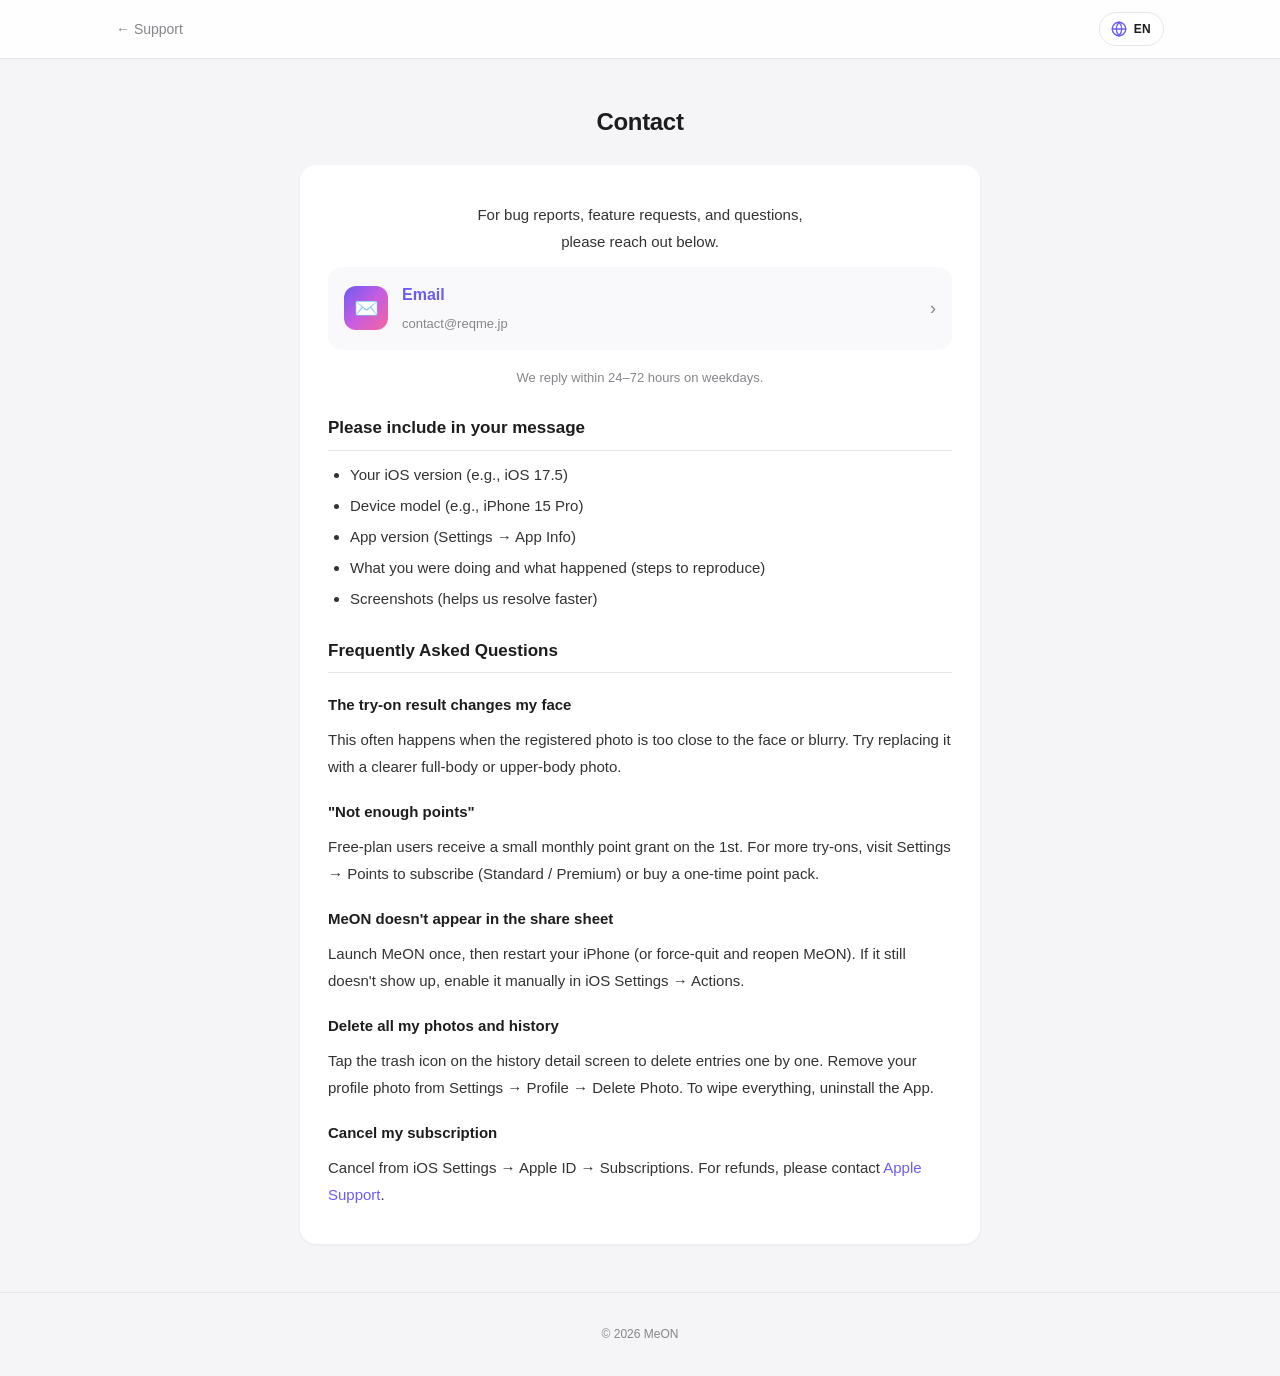
==== commit 312b4855: "Use globe icon for language switcher - Replace text button (EN / 日本語) with a globe SVG icon + curren" ====
--- a/contact.html
+++ b/contact.html
@@ -18,7 +18,10 @@
         <div class="topbar__inner">
             <a class="topbar__back" href="./" data-lang-block="ja">← サポート</a>
             <a class="topbar__back" href="./" data-lang-block="en">← Support</a>
-            <button class="lang-switch" type="button" aria-label="Switch language">EN</button>
+            <button class="lang-switch" type="button" aria-label="Switch language">
+                <svg class="lang-switch__icon" viewBox="0 0 24 24" fill="none" stroke="currentColor" stroke-width="1.8" stroke-linecap="round" stroke-linejoin="round" aria-hidden="true"><circle cx="12" cy="12" r="9"/><path d="M3 12h18"/><path d="M12 3a13 13 0 0 1 0 18"/><path d="M12 3a13 13 0 0 0 0 18"/></svg>
+                <span class="lang-switch__label">JA</span>
+            </button>
         </div>
     </header>
 
--- a/assets/style.css
+++ b/assets/style.css
@@ -81,17 +81,38 @@
     background: var(--surface);
     border: 1px solid var(--border);
     border-radius: 999px;
-    padding: 7px 14px;
-    font-size: 13px;
-    font-weight: 600;
+    padding: 6px 12px 6px 10px;
+    display: inline-flex;
+    align-items: center;
+    gap: 6px;
+    font-size: 12px;
+    font-weight: 700;
+    letter-spacing: 0.02em;
     color: var(--text);
     cursor: pointer;
     font-family: inherit;
-    transition: background 0.15s, transform 0.15s;
+    transition: background 0.15s, transform 0.15s, border-color 0.15s;
     white-space: nowrap;
-}
-.lang-switch:hover { background: var(--bg); transform: translateY(-1px); }
+    min-height: 34px;
+}
+.lang-switch:hover {
+    background: var(--bg);
+    border-color: #d0d0d6;
+    transform: translateY(-1px);
+}
 .lang-switch:active { transform: translateY(0); }
+.lang-switch__icon {
+    width: 18px;
+    height: 18px;
+    flex-shrink: 0;
+    color: var(--brand-indigo);
+}
+.lang-switch__label { font-size: 12px; }
+@media (max-width: 480px) {
+    .lang-switch { padding: 5px 10px 5px 8px; min-height: 32px; }
+    .lang-switch__icon { width: 16px; height: 16px; }
+    .lang-switch__label { font-size: 11px; }
+}
 
 /* Hide non-active language content */
 body[data-lang="ja"] [data-lang-block="en"] { display: none !important; }
@@ -386,7 +407,6 @@
     .topbar__inner { padding: 10px 14px; gap: 8px; }
     .topbar__brand { font-size: 16px; }
     .topbar__back { font-size: 13px; }
-    .lang-switch { padding: 6px 12px; font-size: 12px; }
 
     .hero { padding: 44px 16px 40px; }
     .hero h1 { font-size: 24px; }
